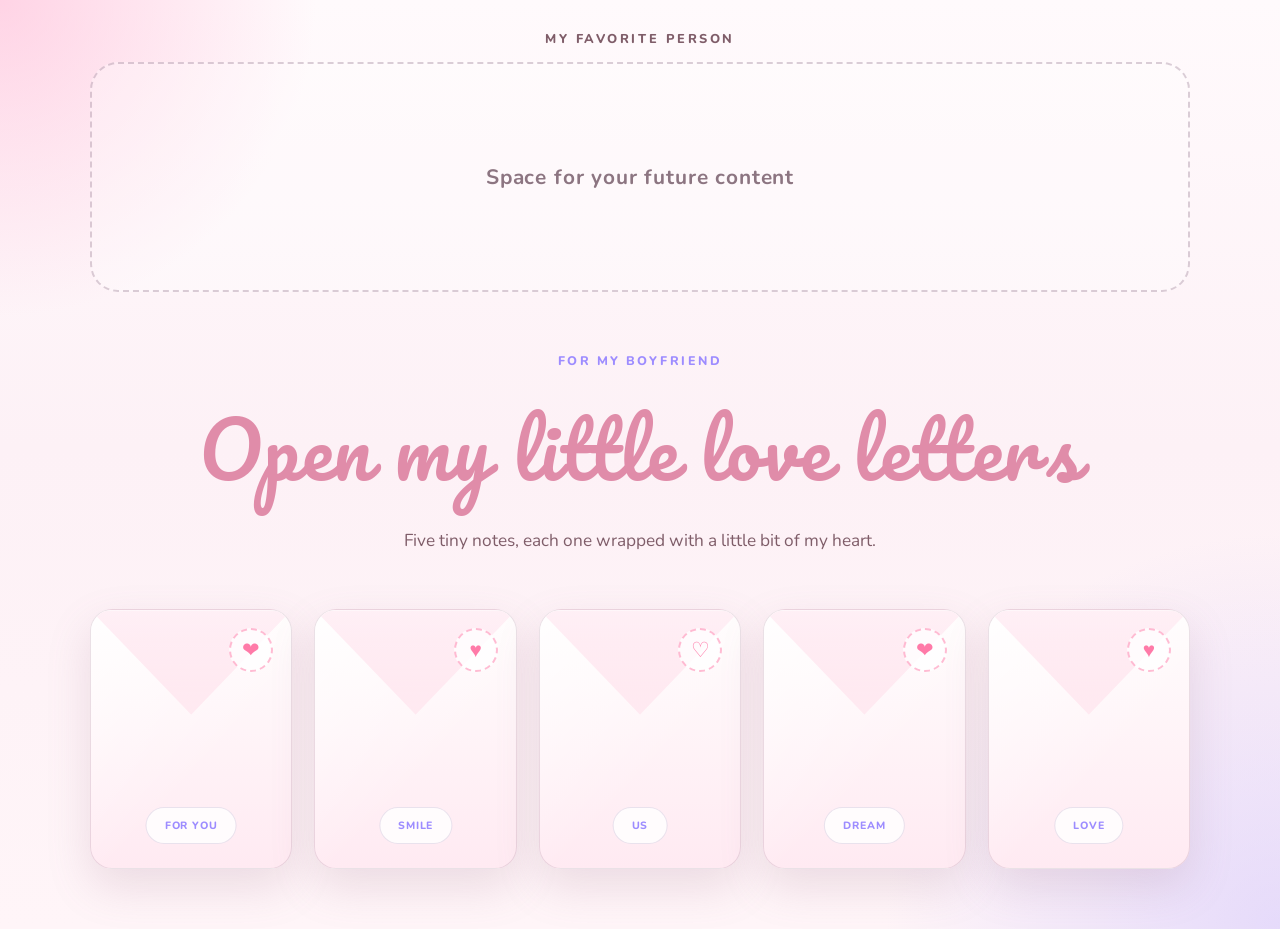
==== index.html @ 23639a96 "Initial love website" ====
<!DOCTYPE html>
<html lang="en">
  <head>
    <meta charset="UTF-8" />
    <meta name="viewport" content="width=device-width, initial-scale=1.0" />
    <title>For My Love</title>
    <meta
      name="description"
      content="A cute little love page with five flip envelopes for my boyfriend."
    />
    <link rel="preconnect" href="https://fonts.googleapis.com" />
    <link rel="preconnect" href="https://fonts.gstatic.com" crossorigin />
    <link
      href="https://fonts.googleapis.com/css2?family=Nunito:wght@400;600;700;800;900&family=Pacifico&display=swap"
      rel="stylesheet"
    />
    <link rel="stylesheet" href="styles.css" />
  </head>
  <body>
    <div class="page-shell">
      <header class="top-placeholder">
        <div class="container top-inner">
          <p class="mini-tag">My favorite person</p>
          <div class="placeholder-box" aria-label="Space for future content">
            <span>Space for your future content</span>
          </div>
        </div>
      </header>

      <main class="container main-content">
        <section class="intro">
          <p class="kicker">For my boyfriend</p>
          <h1>Open my little love letters</h1>
          <p class="subtitle">
            Five tiny notes, each one wrapped with a little bit of my heart.
          </p>
        </section>

        <section class="envelope-grid" aria-label="Love notes">
          <button class="envelope-card" type="button" aria-label="Open envelope 1">
            <div class="envelope-inner">
              <div class="envelope-face envelope-front">
                <div class="front-top"></div>
                <div class="stamp">❤</div>
                <div class="envelope-label">For you</div>
              </div>
              <div class="envelope-face envelope-back">
                <div class="note">
                  <span>Letter 1</span>
                  <h2>Hi love,</h2>
                  <p>You are my favorite person and my sweetest comfort.</p>
                </div>
              </div>
            </div>
          </button>

          <button class="envelope-card" type="button" aria-label="Open envelope 2">
            <div class="envelope-inner">
              <div class="envelope-face envelope-front">
                <div class="front-top"></div>
                <div class="stamp">♥</div>
                <div class="envelope-label">Smile</div>
              </div>
              <div class="envelope-face envelope-back">
                <div class="note">
                  <span>Letter 2</span>
                  <h2>Always</h2>
                  <p>My favorite thing is seeing you smile, even for a second.</p>
                </div>
              </div>
            </div>
          </button>

          <button class="envelope-card" type="button" aria-label="Open envelope 3">
            <div class="envelope-inner">
              <div class="envelope-face envelope-front">
                <div class="front-top"></div>
                <div class="stamp">♡</div>
                <div class="envelope-label">Us</div>
              </div>
              <div class="envelope-face envelope-back">
                <div class="note">
                  <span>Letter 3</span>
                  <h2>Our story</h2>
                  <p>Every day with you feels warm, beautiful, and so full of love.</p>
                </div>
              </div>
            </div>
          </button>

          <button class="envelope-card" type="button" aria-label="Open envelope 4">
            <div class="envelope-inner">
              <div class="envelope-face envelope-front">
                <div class="front-top"></div>
                <div class="stamp">❤</div>
                <div class="envelope-label">Dream</div>
              </div>
              <div class="envelope-face envelope-back">
                <div class="note">
                  <span>Letter 4</span>
                  <h2>Forever</h2>
                  <p>My dream is to keep making memories with you, always.</p>
                </div>
              </div>
            </div>
          </button>

          <button class="envelope-card" type="button" aria-label="Open envelope 5">
            <div class="envelope-inner">
              <div class="envelope-face envelope-front">
                <div class="front-top"></div>
                <div class="stamp">♥</div>
                <div class="envelope-label">Love</div>
              </div>
              <div class="envelope-face envelope-back">
                <div class="note">
                  <span>Letter 5</span>
                  <h2>You are home</h2>
                  <p>And I am so lucky to love you, now and always.</p>
                </div>
              </div>
            </div>
          </button>
        </section>
      </main>
    </div>

    <script src="script.js"></script>
  </body>
</html>
---- styles.css ----
:root {
  --bg-1: #fffafc;
  --bg-2: #fdf1f6;
  --bg-3: #f3ebff;
  --panel: #fffdfd;
  --panel-strong: #ffe4ee;
  --rose: #ff7aa8;
  --pink: #ffb5d1;
  --peach: #ffd9b3;
  --lavender: #d9ccff;
  --purple: #9d8cff;
  --mint: #ccf5ed;
  --text: #5b3d4d;
  --text-soft: #7f5d69;
  --line: rgba(123, 82, 111, 0.16);
  --shadow: 0 18px 44px rgba(152, 104, 133, 0.18);
}

* {
  box-sizing: border-box;
}

html {
  scroll-behavior: smooth;
}

body {
  margin: 0;
  min-height: 100vh;
  font-family: "Nunito", sans-serif;
  background:
    radial-gradient(circle at top left, rgba(255, 186, 214, 0.6), transparent 20%),
    radial-gradient(circle at bottom right, rgba(188, 175, 255, 0.38), transparent 25%),
    linear-gradient(180deg, var(--bg-1) 0%, var(--bg-2) 48%, #fff5f8 100%);
  color: var(--text);
}

button {
  font: inherit;
}

.container {
  width: min(1100px, calc(100% - 30px));
  margin: 0 auto;
}

.page-shell {
  padding-bottom: 60px;
}

.top-placeholder {
  padding: 30px 0 20px;
}

.top-inner {
  display: grid;
  gap: 14px;
}

.mini-tag {
  margin: 0;
  text-align: center;
  font-size: 0.8rem;
  letter-spacing: 0.2em;
  text-transform: uppercase;
  color: var(--text-soft);
  font-weight: 800;
}

.placeholder-box {
  height: 230px;
  border-radius: 28px;
  border: 2px dashed rgba(150, 120, 145, 0.35);
  background: rgba(255, 255, 255, 0.3);
  display: grid;
  place-items: center;
  color: rgba(91, 61, 77, 0.7);
  font-size: clamp(1rem, 2vw, 1.3rem);
  font-weight: 700;
  letter-spacing: 0.04em;
}

.main-content {
  padding-top: 20px;
}

.intro {
  text-align: center;
  padding: 20px 0 28px;
}

.kicker {
  margin: 0;
  text-transform: uppercase;
  letter-spacing: 0.2em;
  font-size: 0.78rem;
  font-weight: 800;
  color: var(--purple);
}

.intro h1 {
  margin: 12px 0 10px;
  font-family: "Pacifico", cursive;
  font-weight: 400;
  font-size: clamp(2.7rem, 6vw, 5rem);
  letter-spacing: 0.02em;
  color: #e08ca9;
}

.subtitle {
  margin: 0 auto;
  max-width: 640px;
  font-size: 1.08rem;
  color: var(--text-soft);
  line-height: 1.7;
}

.envelope-grid {
  display: grid;
  grid-template-columns: repeat(5, minmax(0, 1fr));
  gap: 22px;
  margin-top: 26px;
}

.envelope-card {
  position: relative;
  height: 260px;
  background: transparent;
  border: none;
  padding: 0;
  perspective: 1200px;
  cursor: pointer;
  transition: transform 0.2s ease;
}

.envelope-card:hover {
  transform: translateY(-3px);
}

.envelope-card:focus-visible {
  outline: 3px solid rgba(157, 140, 255, 0.5);
  outline-offset: 6px;
  border-radius: 20px;
}

.envelope-inner {
  position: relative;
  width: 100%;
  height: 100%;
  transform-style: preserve-3d;
  transition: transform 0.8s cubic-bezier(0.22, 1, 0.36, 1);
}

.envelope-card.flipped .envelope-inner {
  transform: rotateY(180deg);
}

.envelope-face {
  position: absolute;
  inset: 0;
  border-radius: 22px;
  backface-visibility: hidden;
  box-shadow: var(--shadow);
}

.envelope-front {
  background: linear-gradient(180deg, #fffdfd 0%, #ffeaf2 100%);
  border: 1px solid var(--line);
  overflow: hidden;
}

.front-top {
  position: absolute;
  inset: 0 0 auto 0;
  height: 56%;
  background: linear-gradient(180deg, #fff0f6 0%, #ffd6e4 100%);
  clip-path: polygon(0 0, 100% 0, 50% 72%);
  border-bottom: 2px solid rgba(165, 101, 139, 0.18);
}

.front-top::after {
  content: "";
  position: absolute;
  inset: 0;
  background: linear-gradient(180deg, transparent, rgba(255, 255, 255, 0.5));
}

.envelope-front::before {
  content: "";
  position: absolute;
  inset: 0;
  background: linear-gradient(135deg, rgba(255,255,255,0.7), transparent 60%);
}

.stamp {
  position: absolute;
  top: 18px;
  right: 18px;
  width: 44px;
  height: 44px;
  border-radius: 50%;
  display: grid;
  place-items: center;
  background: rgba(255, 255, 255, 0.78);
  border: 2px dashed rgba(255, 122, 168, 0.5);
  font-size: 1.3rem;
  color: var(--rose);
}

.envelope-label {
  position: absolute;
  left: 50%;
  bottom: 24px;
  transform: translateX(-50%);
  padding: 10px 18px;
  border-radius: 999px;
  background: rgba(255, 255, 255, 0.82);
  border: 1px solid rgba(146, 120, 168, 0.2);
  color: var(--purple);
  font-weight: 800;
  letter-spacing: 0.08em;
  text-transform: uppercase;
  font-size: 0.66rem;
}

.envelope-back {
  transform: rotateY(180deg);
  background: linear-gradient(180deg, #fff 0%, #fff6fa 100%);
  border: 1px solid var(--line);
  display: flex;
  align-items: center;
  justify-content: center;
  padding: 20px;
}

.note {
  width: 100%;
  height: 100%;
  border-radius: 16px;
  background: linear-gradient(180deg, rgba(255, 243, 248, 0.9), rgba(243, 235, 255, 0.9));
  border: 1px solid rgba(161, 116, 143, 0.12);
  padding: 18px 16px 14px;
  text-align: center;
  display: flex;
  flex-direction: column;
  justify-content: center;
}

.note span {
  color: var(--purple);
  font-size: 0.7rem;
  text-transform: uppercase;
  letter-spacing: 0.14em;
  font-weight: 800;
}

.note h2 {
  margin: 10px 0 8px;
  font-size: 1.5rem;
  color: var(--text);
  font-family: "Pacifico", cursive;
  font-weight: 400;
}

.note p {
  margin: 0;
  font-size: 0.94rem;
  line-height: 1.6;
  color: var(--text-soft);
}

@media (max-width: 980px) {
  .envelope-grid {
    grid-template-columns: repeat(3, minmax(0, 1fr));
  }
}

@media (max-width: 660px) {
  .envelope-grid {
    grid-template-columns: repeat(2, minmax(0, 1fr));
  }

  .placeholder-box {
    height: 180px;
  }
}

@media (max-width: 420px) {
  .envelope-grid {
    grid-template-columns: 1fr;
  }

  .intro h1 {
    font-size: 2.5rem;
  }
}
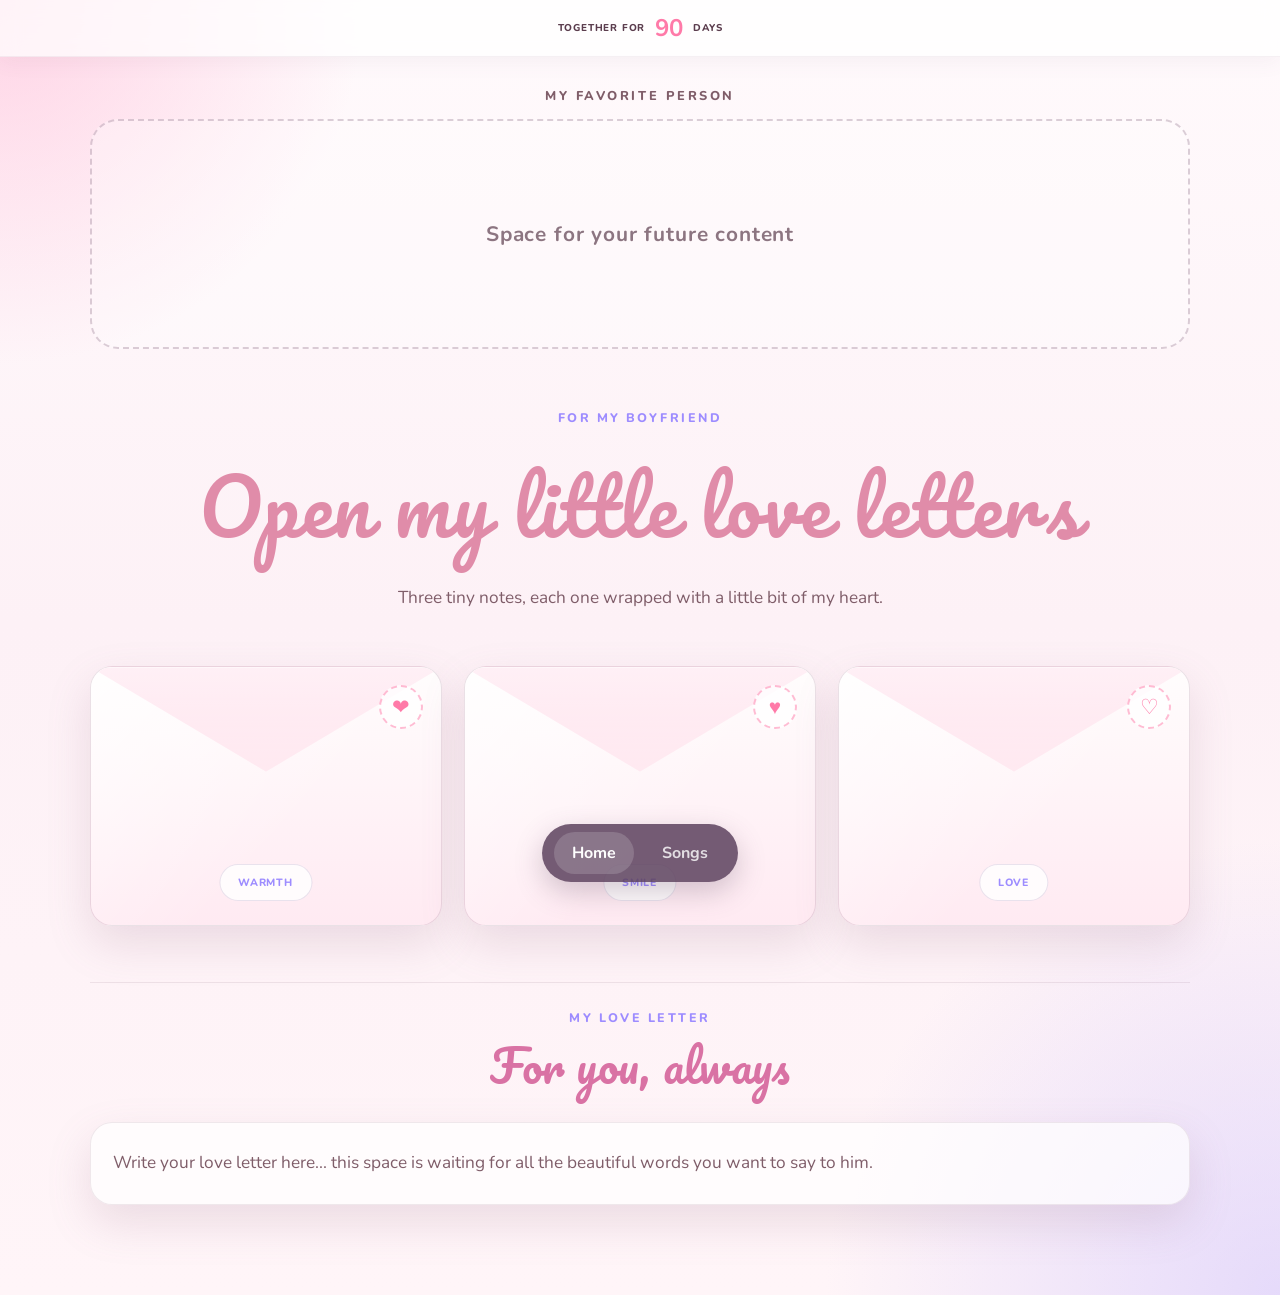
==== commit 61a5b28e: "Update love page with custom notes and songs page" ====
--- a/index.html
+++ b/index.html
@@ -18,6 +18,12 @@
   </head>
   <body>
     <div class="page-shell">
+      <div class="days-counter" aria-live="polite">
+        <span class="days-label">Together for</span>
+        <strong id="days-count">26</strong>
+        <span class="days-label">days</span>
+      </div>
+
       <header class="top-placeholder">
         <div class="container top-inner">
           <p class="mini-tag">My favorite person</p>
@@ -32,7 +38,7 @@
           <p class="kicker">For my boyfriend</p>
           <h1>Open my little love letters</h1>
           <p class="subtitle">
-            Five tiny notes, each one wrapped with a little bit of my heart.
+            Three tiny notes, each one wrapped with a little bit of my heart.
           </p>
         </section>
 
@@ -42,13 +48,13 @@
               <div class="envelope-face envelope-front">
                 <div class="front-top"></div>
                 <div class="stamp">❤</div>
-                <div class="envelope-label">For you</div>
+                <div class="envelope-label">Warmth</div>
               </div>
               <div class="envelope-face envelope-back">
                 <div class="note">
                   <span>Letter 1</span>
-                  <h2>Hi love,</h2>
-                  <p>You are my favorite person and my sweetest comfort.</p>
+                  <h2>Comfort</h2>
+                  <p>The comfort, the warmth, the happiness you give is what I've been wishing for!!</p>
                 </div>
               </div>
             </div>
@@ -64,8 +70,8 @@
               <div class="envelope-face envelope-back">
                 <div class="note">
                   <span>Letter 2</span>
-                  <h2>Always</h2>
-                  <p>My favorite thing is seeing you smile, even for a second.</p>
+                  <h2>Favourite</h2>
+                  <p>My favourite thing is to see you smile, even for a second. You know what else is my favourite? .... YOU &lt;3</p>
                 </div>
               </div>
             </div>
@@ -76,54 +82,37 @@
               <div class="envelope-face envelope-front">
                 <div class="front-top"></div>
                 <div class="stamp">♡</div>
-                <div class="envelope-label">Us</div>
+                <div class="envelope-label">Love</div>
               </div>
               <div class="envelope-face envelope-back">
                 <div class="note">
                   <span>Letter 3</span>
-                  <h2>Our story</h2>
-                  <p>Every day with you feels warm, beautiful, and so full of love.</p>
-                </div>
-              </div>
-            </div>
-          </button>
-
-          <button class="envelope-card" type="button" aria-label="Open envelope 4">
-            <div class="envelope-inner">
-              <div class="envelope-face envelope-front">
-                <div class="front-top"></div>
-                <div class="stamp">❤</div>
-                <div class="envelope-label">Dream</div>
-              </div>
-              <div class="envelope-face envelope-back">
-                <div class="note">
-                  <span>Letter 4</span>
                   <h2>Forever</h2>
-                  <p>My dream is to keep making memories with you, always.</p>
-                </div>
-              </div>
-            </div>
-          </button>
-
-          <button class="envelope-card" type="button" aria-label="Open envelope 5">
-            <div class="envelope-inner">
-              <div class="envelope-face envelope-front">
-                <div class="front-top"></div>
-                <div class="stamp">♥</div>
-                <div class="envelope-label">Love</div>
-              </div>
-              <div class="envelope-face envelope-back">
-                <div class="note">
-                  <span>Letter 5</span>
-                  <h2>You are home</h2>
-                  <p>And I am so lucky to love you, now and always.</p>
+                  <p>You are my best friend, boy friend, partner in crisis, companion, support, my love and everything!!</p>
                 </div>
               </div>
             </div>
           </button>
         </section>
+
+        <section class="love-letter-section">
+          <div class="section-header">
+            <p class="kicker">My love letter</p>
+            <h2>For you, always</h2>
+          </div>
+          <div class="letter-box">
+            <p>
+              Write your love letter here... this space is waiting for all the beautiful words you want to say to him.
+            </p>
+          </div>
+        </section>
       </main>
     </div>
+
+    <nav class="bottom-nav" aria-label="Main navigation">
+      <a href="index.html" class="nav-link active">Home</a>
+      <a href="songs.html" class="nav-link">Songs</a>
+    </nav>
 
     <script src="script.js"></script>
   </body>
--- a/styles.css
+++ b/styles.css
@@ -45,7 +45,35 @@
 }
 
 .page-shell {
-  padding-bottom: 60px;
+  padding-bottom: 90px;
+}
+
+.days-counter {
+  position: sticky;
+  top: 0;
+  z-index: 20;
+  display: flex;
+  justify-content: center;
+  align-items: center;
+  gap: 10px;
+  padding: 12px 16px;
+  background: rgba(255, 255, 255, 0.72);
+  backdrop-filter: blur(10px);
+  border-bottom: 1px solid rgba(123, 82, 111, 0.08);
+  box-shadow: 0 6px 20px rgba(123, 82, 111, 0.06);
+  font-weight: 800;
+  color: var(--text);
+}
+
+.days-label {
+  letter-spacing: 0.08em;
+  text-transform: uppercase;
+  font-size: 0.62rem;
+}
+
+#days-count {
+  font-size: 1.5rem;
+  color: var(--rose);
 }
 
 .top-placeholder {
@@ -117,7 +145,7 @@
 
 .envelope-grid {
   display: grid;
-  grid-template-columns: repeat(5, minmax(0, 1fr));
+  grid-template-columns: repeat(3, minmax(0, 1fr));
   gap: 22px;
   margin-top: 26px;
 }
@@ -269,9 +297,102 @@
   color: var(--text-soft);
 }
 
+.love-letter-section {
+  margin-top: 56px;
+  padding-top: 26px;
+  border-top: 1px solid rgba(123, 82, 111, 0.12);
+}
+
+.section-header {
+  text-align: center;
+  margin-bottom: 18px;
+}
+
+.section-header h2 {
+  margin: 0;
+  font-size: clamp(2rem, 4vw, 2.8rem);
+  font-family: "Pacifico", cursive;
+  color: #d972a4;
+  font-weight: 400;
+}
+
+.letter-box {
+  background: rgba(255, 255, 255, 0.7);
+  border: 1px solid rgba(123, 82, 111, 0.12);
+  border-radius: 22px;
+  padding: 24px 22px;
+  box-shadow: var(--shadow);
+}
+
+.letter-box p {
+  margin: 0;
+  color: var(--text-soft);
+  line-height: 1.9;
+  font-size: 1.08rem;
+}
+
+.song-library {
+  display: grid;
+  grid-template-columns: repeat(3, minmax(0, 1fr));
+  gap: 22px;
+  margin-top: 22px;
+}
+
+.song-box {
+  background: rgba(255, 255, 255, 0.7);
+  border: 1px solid rgba(123, 82, 111, 0.12);
+  border-radius: 22px;
+  box-shadow: var(--shadow);
+  padding: 22px 18px;
+}
+
+.song-box h2 {
+  margin: 0 0 8px;
+  font-size: 1.4rem;
+  color: var(--text);
+}
+
+.song-box p {
+  margin: 0;
+  color: var(--text-soft);
+  line-height: 1.7;
+}
+
+.bottom-nav {
+  position: fixed;
+  left: 50%;
+  bottom: 18px;
+  transform: translateX(-50%);
+  display: inline-flex;
+  align-items: center;
+  justify-content: center;
+  gap: 10px;
+  padding: 8px 12px;
+  border-radius: 999px;
+  background: rgba(94, 67, 95, 0.86);
+  box-shadow: 0 10px 28px rgba(96, 75, 101, 0.28);
+  z-index: 30;
+}
+
+.nav-link {
+  display: inline-block;
+  padding: 10px 18px;
+  border-radius: 999px;
+  font-weight: 700;
+  color: rgba(255, 255, 255, 0.8);
+  text-decoration: none;
+  transition: all 0.2s ease;
+}
+
+.nav-link.active,
+.nav-link:hover {
+  background: rgba(255, 255, 255, 0.16);
+  color: #fff;
+}
+
 @media (max-width: 980px) {
   .envelope-grid {
-    grid-template-columns: repeat(3, minmax(0, 1fr));
+    grid-template-columns: repeat(2, minmax(0, 1fr));
   }
 }
 
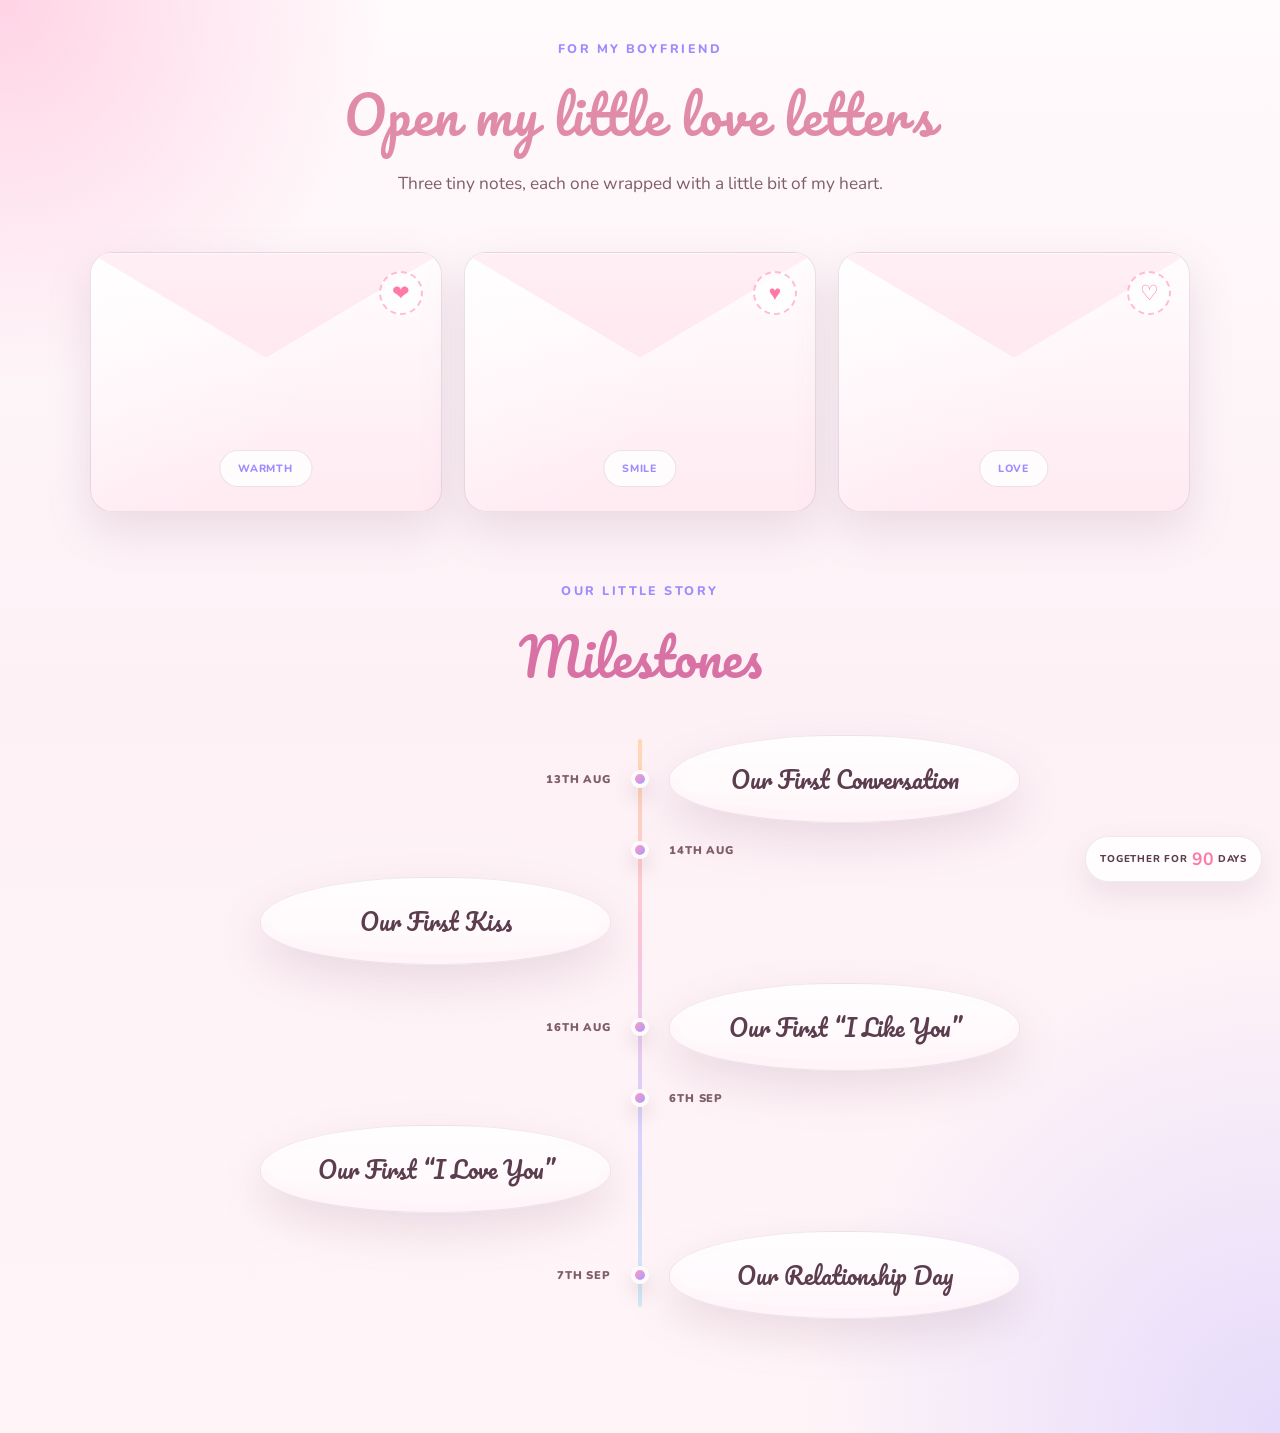
==== commit 26b7225e: "Update romantic website" ====
--- a/index.html
+++ b/index.html
@@ -19,19 +19,10 @@
   <body>
     <div class="page-shell">
       <div class="days-counter" aria-live="polite">
-        <span class="days-label">Together for</span>
-        <strong id="days-count">26</strong>
-        <span class="days-label">days</span>
+        <span>Together for</span>
+        <strong id="days-count">25</strong>
+        <span>days</span>
       </div>
-
-      <header class="top-placeholder">
-        <div class="container top-inner">
-          <p class="mini-tag">My favorite person</p>
-          <div class="placeholder-box" aria-label="Space for future content">
-            <span>Space for your future content</span>
-          </div>
-        </div>
-      </header>
 
       <main class="container main-content">
         <section class="intro">
@@ -71,7 +62,7 @@
                 <div class="note">
                   <span>Letter 2</span>
                   <h2>Favourite</h2>
-                  <p>My favourite thing is to see you smile, even for a second. You know what else is my favourite? .... YOU &lt;3</p>
+                  <p>My favourite thing is to see you smile, even for a second. You know what else is my favourite? .... YOUUU</p>
                 </div>
               </div>
             </div>
@@ -87,7 +78,7 @@
               <div class="envelope-face envelope-back">
                 <div class="note">
                   <span>Letter 3</span>
-                  <h2>Forever</h2>
+                  <h2>Go-to person</h2>
                   <p>You are my best friend, boy friend, partner in crisis, companion, support, my love and everything!!</p>
                 </div>
               </div>
@@ -95,24 +86,71 @@
           </button>
         </section>
 
-        <section class="love-letter-section">
-          <div class="section-header">
-            <p class="kicker">My love letter</p>
-            <h2>For you, always</h2>
+        <section class="home-story" id="milestones" aria-label="Our milestones">
+          <div class="home-story-header">
+            <p>Our little story</p>
+            <h2>Milestones</h2>
           </div>
-          <div class="letter-box">
-            <p>
-              Write your love letter here... this space is waiting for all the beautiful words you want to say to him.
-            </p>
+
+          <div class="heart-journey">
+            <div class="story-list" aria-label="Relationship milestones">
+              <button class="story-item" type="button" data-title="Our First Conversation" data-message="I remember clearly how you tried to strike conversation this day. We had our cute little introductions. Coincidently our seats were beside each other on the Alcazar show. I really wished aunties weren't sitting beside me that day, hehe.">
+                <div class="story-date">13th Aug</div>
+                <div class="story-dot" aria-hidden="true"></div>
+                <div class="story-card">
+                  <h2>Our First Conversation</h2>
+                </div>
+              </button>
+
+              <button class="story-item" type="button" data-title="Our First Kiss" data-message="Totally loved the conversation that lead to it. Never imagined something like this could happen in such a way!! That kiss, that day felt very different. I never told you but, I had already started to feel something for you. I had already grown closer to you, I already got attached my love!">
+                <div class="story-date">14th Aug</div>
+                <div class="story-dot" aria-hidden="true"></div>
+                <div class="story-card">
+                  <h2>Our First Kiss</h2>
+                </div>
+              </button>
+
+              <button class="story-item" type="button" data-title="Our First “I Like You”" data-message="Imagine the amount of butterflies I got when you said that on bed while cuddling. That tight hug, that feeling of belongingness... omg... I barely managed to act normal.. How could I? After all, it was you">
+                <div class="story-date">16th Aug</div>
+                <div class="story-dot" aria-hidden="true"></div>
+                <div class="story-card">
+                  <h2>Our First “I Like You”</h2>
+                </div>
+              </button>
+
+              <button class="story-item" type="button" data-title="Our First “I Love You”" data-message="Who said 'I love you' first?
+
+Maau
+Kanna">
+                <div class="story-date">6th Sep</div>
+                <div class="story-dot" aria-hidden="true"></div>
+                <div class="story-card">
+                  <h2>Our First “I Love You”</h2>
+                </div>
+              </button>
+
+              <button class="story-item" type="button" data-title="Our Relationship Day" data-message="After really putting thoughts into it, we finally made it!! Thanks for being the way you are kanna!! You make me feel so comfortable and safe!! None like you...&#10;I'm super proud of you.. have huge respect for you.. I'm so happy you are doing so well and will always wish you keep doing better and better. You have no idea how much I love you (I love you more, hehe). - Your fav Maau">
+                <div class="story-date">7th Sep</div>
+                <div class="story-dot" aria-hidden="true"></div>
+                <div class="story-card">
+                  <h2>Our Relationship Day</h2>
+                </div>
+              </button>
+            </div>
           </div>
         </section>
+
       </main>
     </div>
 
-    <nav class="bottom-nav" aria-label="Main navigation">
-      <a href="index.html" class="nav-link active">Home</a>
-      <a href="songs.html" class="nav-link">Songs</a>
-    </nav>
+    <div class="story-modal" id="storyModal" aria-hidden="true">
+      <div class="story-modal-card" role="dialog" aria-modal="true" aria-labelledby="storyModalTitle">
+        <button class="story-modal-close" type="button" aria-label="Close popup">&times;</button>
+        <p class="story-modal-date" id="storyModalDate">Memory</p>
+        <h3 id="storyModalTitle">Our memory</h3>
+        <p class="story-modal-text" id="storyModalText"></p>
+      </div>
+    </div>
 
     <script src="script.js"></script>
   </body>
--- a/styles.css
+++ b/styles.css
@@ -49,31 +49,32 @@
 }
 
 .days-counter {
-  position: sticky;
-  top: 0;
-  z-index: 20;
+  position: fixed;
+  right: 18px;
+  bottom: 18px;
+  z-index: 35;
   display: flex;
   justify-content: center;
   align-items: center;
-  gap: 10px;
-  padding: 12px 16px;
-  background: rgba(255, 255, 255, 0.72);
-  backdrop-filter: blur(10px);
-  border-bottom: 1px solid rgba(123, 82, 111, 0.08);
-  box-shadow: 0 6px 20px rgba(123, 82, 111, 0.06);
-  font-weight: 800;
-  color: var(--text);
-}
-
-.days-label {
+  padding: 10px 14px;
+  border-radius: 999px;
+  background: rgba(255, 255, 255, 0.8);
+  border: 1px solid rgba(123, 82, 111, 0.12);
+  box-shadow: 0 12px 30px rgba(123, 82, 111, 0.12);
+  font-weight: 800;
+  color: var(--text);
+}
+
+.days-counter span {
+  font-size: 0.62rem;
   letter-spacing: 0.08em;
   text-transform: uppercase;
-  font-size: 0.62rem;
 }
 
 #days-count {
-  font-size: 1.5rem;
+  font-size: 1.1rem;
   color: var(--rose);
+  margin: 0 4px;
 }
 
 .top-placeholder {
@@ -96,16 +97,7 @@
 }
 
 .placeholder-box {
-  height: 230px;
-  border-radius: 28px;
-  border: 2px dashed rgba(150, 120, 145, 0.35);
-  background: rgba(255, 255, 255, 0.3);
-  display: grid;
-  place-items: center;
-  color: rgba(91, 61, 77, 0.7);
-  font-size: clamp(1rem, 2vw, 1.3rem);
-  font-weight: 700;
-  letter-spacing: 0.04em;
+  display: none;
 }
 
 .main-content {
@@ -130,7 +122,7 @@
   margin: 12px 0 10px;
   font-family: "Pacifico", cursive;
   font-weight: 400;
-  font-size: clamp(2.7rem, 6vw, 5rem);
+  font-size: clamp(2.2rem, 4vw, 3.2rem);
   letter-spacing: 0.02em;
   color: #e08ca9;
 }
@@ -165,6 +157,12 @@
   transform: translateY(-3px);
 }
 
+.envelope-card:hover .envelope-inner,
+.envelope-card:focus-visible .envelope-inner,
+.envelope-card.flipped .envelope-inner {
+  transform: rotateY(180deg);
+}
+
 .envelope-card:focus-visible {
   outline: 3px solid rgba(157, 140, 255, 0.5);
   outline-offset: 6px;
@@ -177,10 +175,6 @@
   height: 100%;
   transform-style: preserve-3d;
   transition: transform 0.8s cubic-bezier(0.22, 1, 0.36, 1);
-}
-
-.envelope-card.flipped .envelope-inner {
-  transform: rotateY(180deg);
 }
 
 .envelope-face {
@@ -297,39 +291,481 @@
   color: var(--text-soft);
 }
 
-.love-letter-section {
-  margin-top: 56px;
-  padding-top: 26px;
-  border-top: 1px solid rgba(123, 82, 111, 0.12);
-}
-
-.section-header {
+.story-cta-wrap {
+  display: flex;
+  justify-content: center;
+  margin-top: 30px;
+}
+
+.story-cta {
+  display: inline-flex;
+  align-items: center;
+  justify-content: center;
+  padding: 14px 28px;
+  border-radius: 999px;
+  background: linear-gradient(135deg, #ffb7d1, #d8d0ff);
+  color: var(--text);
+  text-decoration: none;
+  font-weight: 900;
+  letter-spacing: 0.08em;
+  text-transform: uppercase;
+  font-size: 0.72rem;
+  box-shadow: 0 14px 26px rgba(168, 118, 146, 0.18);
+  transition: transform 0.2s ease, box-shadow 0.2s ease;
+}
+
+.story-cta:hover,
+.story-cta:focus-visible {
+  transform: translateY(-2px);
+  box-shadow: 0 18px 30px rgba(168, 118, 146, 0.22);
+}
+
+.home-story {
+  margin-top: 52px;
+  padding: 18px 0 6px;
+}
+
+.home-story-header {
   text-align: center;
-  margin-bottom: 18px;
-}
-
-.section-header h2 {
-  margin: 0;
-  font-size: clamp(2rem, 4vw, 2.8rem);
+  margin-bottom: 26px;
+}
+
+.home-story-header p {
+  margin: 0;
+  text-transform: uppercase;
+  letter-spacing: 0.2em;
+  font-size: 0.78rem;
+  font-weight: 800;
+  color: var(--purple);
+}
+
+.home-story-header h2 {
+  margin: 12px 0 0;
   font-family: "Pacifico", cursive;
+  font-size: clamp(2.2rem, 4vw, 3.2rem);
   color: #d972a4;
   font-weight: 400;
 }
 
-.letter-box {
-  background: rgba(255, 255, 255, 0.7);
+.heart-journey {
+  max-width: 860px;
+  margin: 0 auto;
+}
+
+.home-story .story-list {
+  position: relative;
+  max-width: 760px;
+  margin: 0 auto;
+  padding: 8px 0 0;
+}
+
+.home-story .story-list::before {
+  content: "";
+  position: absolute;
+  left: 50%;
+  top: 12px;
+  bottom: 12px;
+  width: 4px;
+  transform: translateX(-50%);
+  border-radius: 999px;
+  background: linear-gradient(180deg, #ffd8b3, #ffc4d9, #d9d0ff, #cfeaf6);
+}
+
+.home-story .story-item {
+  position: relative;
+  display: grid;
+  grid-template-columns: minmax(0, 1fr) 22px minmax(0, 1fr);
+  align-items: center;
+  gap: 18px;
+  width: 100%;
+  margin-bottom: 18px;
+  padding: 0;
+  border: none;
+  background: transparent;
+  text-align: left;
+  cursor: pointer;
+  appearance: none;
+}
+
+.home-story .story-item:nth-child(odd) .story-date {
+  grid-column: 1 / 2;
+  text-align: right;
+}
+
+.home-story .story-item:nth-child(even) .story-date {
+  grid-column: 3 / 4;
+  text-align: left;
+}
+
+.home-story .story-item:nth-child(even) .story-card {
+  grid-column: 1 / 2;
+}
+
+.home-story .story-item:nth-child(odd) .story-card {
+  grid-column: 3 / 4;
+}
+
+.home-story .story-item:nth-child(even) .story-dot,
+.home-story .story-item:nth-child(odd) .story-dot {
+  grid-column: 2 / 3;
+  grid-row: 1;
+}
+
+.home-story .story-date {
+  grid-column: 1 / 2;
+  font-size: 0.7rem;
+  font-weight: 900;
+  text-transform: uppercase;
+  letter-spacing: 0.08em;
+  color: var(--text-soft);
+}
+
+.home-story .story-dot {
+  position: relative;
+  z-index: 1;
+  width: 18px;
+  height: 18px;
+  border-radius: 50%;
+  background: linear-gradient(135deg, #ff9bc0, #a99aff);
+  border: 4px solid #fffafc;
+  box-shadow: 0 10px 18px rgba(122, 81, 102, 0.18);
+  justify-self: center;
+}
+
+.home-story .story-card {
+  position: relative;
+  display: flex;
+  align-items: center;
+  justify-content: center;
+  min-height: 88px;
+  padding: 16px 18px;
+  background: linear-gradient(180deg, rgba(255,255,255,0.9), rgba(255,243,248,0.88));
+  border: 1px solid rgba(123, 82, 111, 0.12);
+  box-shadow: var(--shadow);
+  border-radius: 50% 50% 52% 52% / 52% 52% 48% 48%;
+  transition: transform 0.2s ease, box-shadow 0.2s ease;
+}
+
+.home-story .story-card::before {
+  content: "";
+  position: absolute;
+  inset: 8px 10px 10px;
+  background: rgba(255, 255, 255, 0.2);
+  border-radius: 50% 50% 55% 55% / 55% 55% 45% 45%;
+}
+
+.home-story .story-card h2 {
+  position: relative;
+  z-index: 1;
+  margin: 0;
+  text-align: center;
+  font-size: clamp(0.95rem, 1.8vw, 1.55rem);
+  font-family: "Pacifico", cursive;
+  font-weight: 400;
+  color: var(--text);
+  line-height: 1.2;
+}
+
+.home-story .story-item:hover .story-card,
+.home-story .story-item:focus-visible .story-card {
+  transform: translateY(-2px) scale(1.02);
+  box-shadow: 0 18px 30px rgba(122, 81, 102, 0.14);
+}
+
+.story-page {
+  padding: 48px 0 80px;
+}
+
+.story-header {
+  text-align: center;
+  margin-bottom: 36px;
+}
+
+.story-header p {
+  margin: 0;
+  text-transform: uppercase;
+  letter-spacing: 0.2em;
+  font-size: 0.78rem;
+  font-weight: 800;
+  color: var(--purple);
+}
+
+.story-header h1 {
+  margin: 14px 0 0;
+  font-family: "Pacifico", cursive;
+  font-size: clamp(2.6rem, 6vw, 4.6rem);
+  color: #d972a4;
+  font-weight: 400;
+}
+
+.film-roll {
+  position: relative;
+  max-width: 930px;
+  margin: 0 auto;
+  padding: 28px 18px 18px;
+  border-radius: 36px;
+  background: linear-gradient(180deg, #f2dfc8, #e7d1d8 42%, #dfe8ff 100%);
+  border: 8px solid #8a6d5d;
+  box-shadow: inset 0 0 0 4px rgba(255,255,255,0.35), 0 28px 60px rgba(98, 70, 80, 0.16);
+}
+
+.film-roll::before,
+.film-roll::after {
+  content: "";
+  position: absolute;
+  top: 18px;
+  bottom: 18px;
+  width: 28px;
+  border-radius: 12px;
+  background:
+    radial-gradient(circle at 50% 18%, #fef8ef 0 7px, #9d8f82 7px 10px, transparent 10px),
+    radial-gradient(circle at 50% 50%, #fef8ef 0 7px, #9d8f82 7px 10px, transparent 10px),
+    radial-gradient(circle at 50% 82%, #fef8ef 0 7px, #9d8f82 7px 10px, transparent 10px),
+    linear-gradient(180deg, #d9c3ba, #c1b0a1);
+  background-size: 100% 33.333%;
+  background-repeat: repeat-y;
+  box-shadow: inset 0 0 0 3px rgba(79, 61, 54, 0.2);
+}
+
+.film-roll::before {
+  left: 12px;
+}
+
+.film-roll::after {
+  right: 12px;
+}
+
+.story-list {
+  position: relative;
+  max-width: 840px;
+  margin: 0 auto;
+  padding: 0 22px 0 52px;
+  z-index: 1;
+}
+
+.story-list::before {
+  content: "";
+  position: absolute;
+  left: 90px;
+  top: 12px;
+  bottom: 12px;
+  width: 4px;
+  border-radius: 999px;
+  background: linear-gradient(180deg, #ffd8b3, #ffc4d9, #d9d0ff, #cfeaf6);
+}
+
+.story-item {
+  position: relative;
+  display: grid;
+  grid-template-columns: 120px 24px minmax(0, 1fr);
+  gap: 18px;
+  align-items: center;
+  width: 100%;
+  margin-bottom: 22px;
+  padding: 0;
+  border: none;
+  background: transparent;
+  text-align: left;
+  cursor: pointer;
+  appearance: none;
+}
+
+.story-item:hover .story-card,
+.story-item:focus-visible .story-card {
+  transform: translateY(-2px);
+  box-shadow: 0 18px 30px rgba(122, 81, 102, 0.14);
+}
+
+.story-date {
+  font-size: 0.7rem;
+  font-weight: 900;
+  text-transform: uppercase;
+  letter-spacing: 0.08em;
+  color: var(--text-soft);
+  text-align: right;
+}
+
+.story-dot {
+  position: relative;
+  z-index: 1;
+  width: 18px;
+  height: 18px;
+  border-radius: 50%;
+  background: linear-gradient(135deg, #ff9bc0, #a99aff);
+  border: 4px solid #fffafc;
+  box-shadow: 0 10px 18px rgba(122, 81, 102, 0.18);
+}
+
+.story-card {
+  background: linear-gradient(180deg, rgba(255,255,255,0.9), rgba(255,243,248,0.88));
   border: 1px solid rgba(123, 82, 111, 0.12);
   border-radius: 22px;
-  padding: 24px 22px;
+  padding: 22px 20px;
   box-shadow: var(--shadow);
-}
-
-.letter-box p {
-  margin: 0;
+  transition: transform 0.2s ease, box-shadow 0.2s ease;
+}
+
+.story-card h2 {
+  margin: 0;
+  font-size: clamp(1.5rem, 3vw, 2.2rem);
+  font-family: "Pacifico", cursive;
+  font-weight: 400;
+  color: var(--text);
+}
+
+.story-card p {
+  margin: 8px 0 0;
   color: var(--text-soft);
-  line-height: 1.9;
-  font-size: 1.08rem;
-}
+  line-height: 1.7;
+}
+
+.story-back {
+  display: inline-flex;
+  align-items: center;
+  justify-content: center;
+  margin: 24px auto 0;
+  padding: 12px 22px;
+  border-radius: 999px;
+  background: rgba(255, 255, 255, 0.72);
+  border: 1px solid rgba(123, 82, 111, 0.12);
+  color: var(--text);
+  text-decoration: none;
+  font-weight: 800;
+}
+
+.story-modal {
+  position: fixed;
+  inset: 0;
+  display: flex;
+  align-items: center;
+  justify-content: center;
+  background: rgba(76, 42, 60, 0.44);
+  padding: 24px;
+  opacity: 0;
+  pointer-events: none;
+  transition: opacity 0.2s ease;
+  z-index: 100;
+}
+
+.story-modal.show {
+  opacity: 1;
+  pointer-events: auto;
+}
+
+.story-modal-card {
+  position: relative;
+  width: min(560px, 100%);
+  background: linear-gradient(180deg, #fffdfd, #fff2f8);
+  border: 1px solid rgba(123, 82, 111, 0.12);
+  border-radius: 28px;
+  padding: 28px 24px 24px;
+  box-shadow: 0 30px 60px rgba(78, 54, 69, 0.24);
+}
+
+.story-modal-close {
+  position: absolute;
+  top: 12px;
+  right: 12px;
+  width: 36px;
+  height: 36px;
+  border: none;
+  border-radius: 50%;
+  background: rgba(255, 122, 168, 0.12);
+  color: var(--text);
+  font-size: 1.8rem;
+  line-height: 1;
+  cursor: pointer;
+}
+
+.story-modal-date {
+  margin: 0 0 12px;
+  color: var(--purple);
+  text-transform: uppercase;
+  letter-spacing: 0.12em;
+  font-size: 0.67rem;
+  font-weight: 800;
+}
+
+.story-modal-card h3 {
+  margin: 0 0 14px;
+  font-size: clamp(1.8rem, 4vw, 2.6rem);
+  color: var(--text);
+  font-family: "Pacifico", cursive;
+  font-weight: 400;
+}
+
+.story-modal-text {
+  margin: 0;
+  color: var(--text-soft);
+  font-size: 1.04rem;
+  line-height: 1.8;
+  white-space: pre-line;
+}
+
+.story-quiz {
+  display: grid;
+  gap: 14px;
+  margin-top: 18px;
+}
+
+.story-quiz-question {
+  margin: 0 0 4px;
+  font-size: 1.1rem;
+  color: var(--text);
+  font-weight: 800;
+}
+
+.story-quiz-options {
+  display: flex;
+  gap: 12px;
+  flex-wrap: wrap;
+}
+
+.story-choice {
+  position: relative;
+  border: none;
+  border-radius: 999px;
+  padding: 12px 18px;
+  font-weight: 800;
+  color: var(--text);
+  background: linear-gradient(135deg, #ffdce9, #dfe6ff);
+  box-shadow: 0 10px 18px rgba(122, 81, 102, 0.12);
+  cursor: pointer;
+  transition: transform 0.16s ease, left 0.1s ease, top 0.1s ease;
+}
+
+.story-choice.maau {
+  position: relative;
+}
+
+.story-choice.maau:hover,
+.story-choice.maau:focus-visible {
+  transform: scale(1.02);
+}
+
+.story-choice.maau.wrong-attempted {
+  left: 0;
+  top: 0;
+}
+
+.story-choice.correct {
+  background: linear-gradient(135deg, #d9f6d3, #dfeeff);
+}
+
+.story-answer-success {
+  margin-top: 16px;
+  padding: 12px 14px;
+  border-radius: 14px;
+  background: rgba(118, 195, 123, 0.12);
+  color: #2f6e44;
+  font-weight: 800;
+  display: none;
+}
+
+.story-answer-success.visible {
+  display: block;
+}
+
 
 .song-library {
   display: grid;
@@ -358,38 +794,6 @@
   line-height: 1.7;
 }
 
-.bottom-nav {
-  position: fixed;
-  left: 50%;
-  bottom: 18px;
-  transform: translateX(-50%);
-  display: inline-flex;
-  align-items: center;
-  justify-content: center;
-  gap: 10px;
-  padding: 8px 12px;
-  border-radius: 999px;
-  background: rgba(94, 67, 95, 0.86);
-  box-shadow: 0 10px 28px rgba(96, 75, 101, 0.28);
-  z-index: 30;
-}
-
-.nav-link {
-  display: inline-block;
-  padding: 10px 18px;
-  border-radius: 999px;
-  font-weight: 700;
-  color: rgba(255, 255, 255, 0.8);
-  text-decoration: none;
-  transition: all 0.2s ease;
-}
-
-.nav-link.active,
-.nav-link:hover {
-  background: rgba(255, 255, 255, 0.16);
-  color: #fff;
-}
-
 @media (max-width: 980px) {
   .envelope-grid {
     grid-template-columns: repeat(2, minmax(0, 1fr));
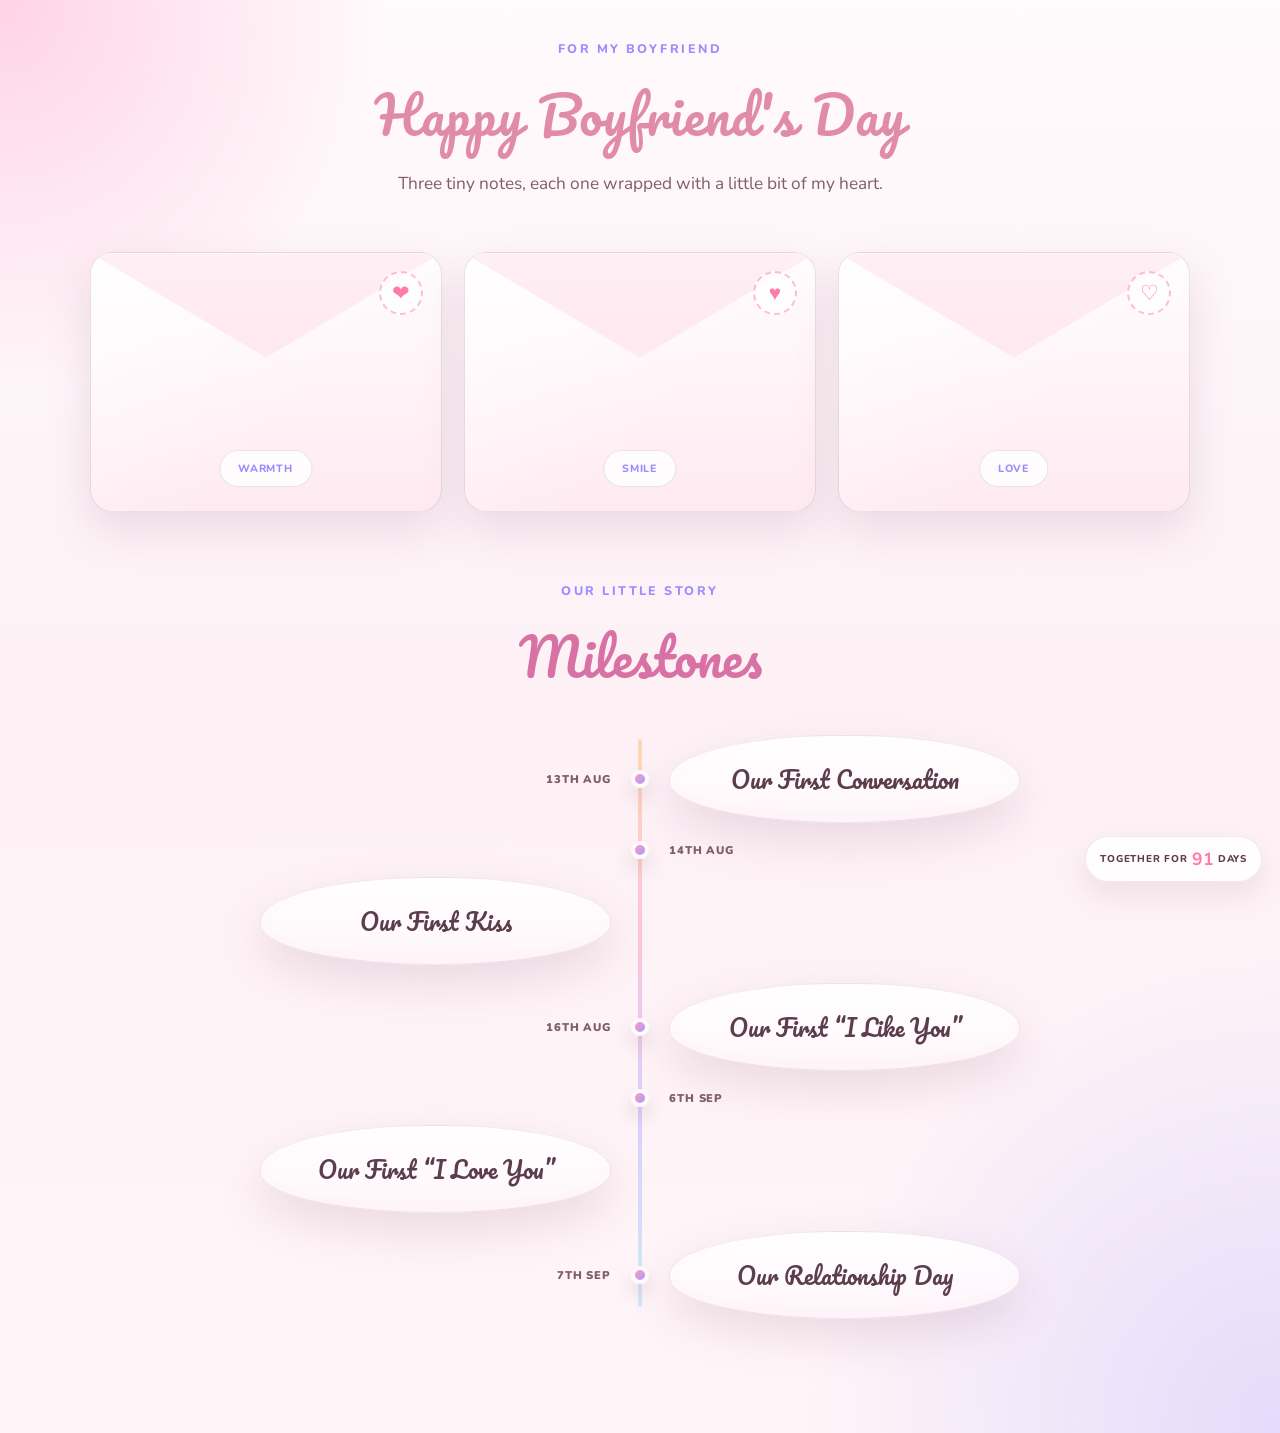
==== commit a4181d72: "Fix IST relationship counter and heading" ====
--- a/index.html
+++ b/index.html
@@ -27,7 +27,7 @@
       <main class="container main-content">
         <section class="intro">
           <p class="kicker">For my boyfriend</p>
-          <h1>Open my little love letters</h1>
+          <h1>Happy Boyfriend&#39;s Day</h1>
           <p class="subtitle">
             Three tiny notes, each one wrapped with a little bit of my heart.
           </p>
@@ -102,7 +102,7 @@
                 </div>
               </button>
 
-              <button class="story-item" type="button" data-title="Our First Kiss" data-message="Totally loved the conversation that lead to it. Never imagined something like this could happen in such a way!! That kiss, that day felt very different. I never told you but, I had already started to feel something for you. I had already grown closer to you, I already got attached my love!">
+              <button class="story-item" type="button" data-title="Our First Kiss" data-message="Totally loved the conversation that led to it. Never imagined something like this could happen in such a way!! That kiss, that day felt very different. I never told you but, I had already started to feel something for you. I had already grown closer to you, I already got attached my love!">
                 <div class="story-date">14th Aug</div>
                 <div class="story-dot" aria-hidden="true"></div>
                 <div class="story-card">
